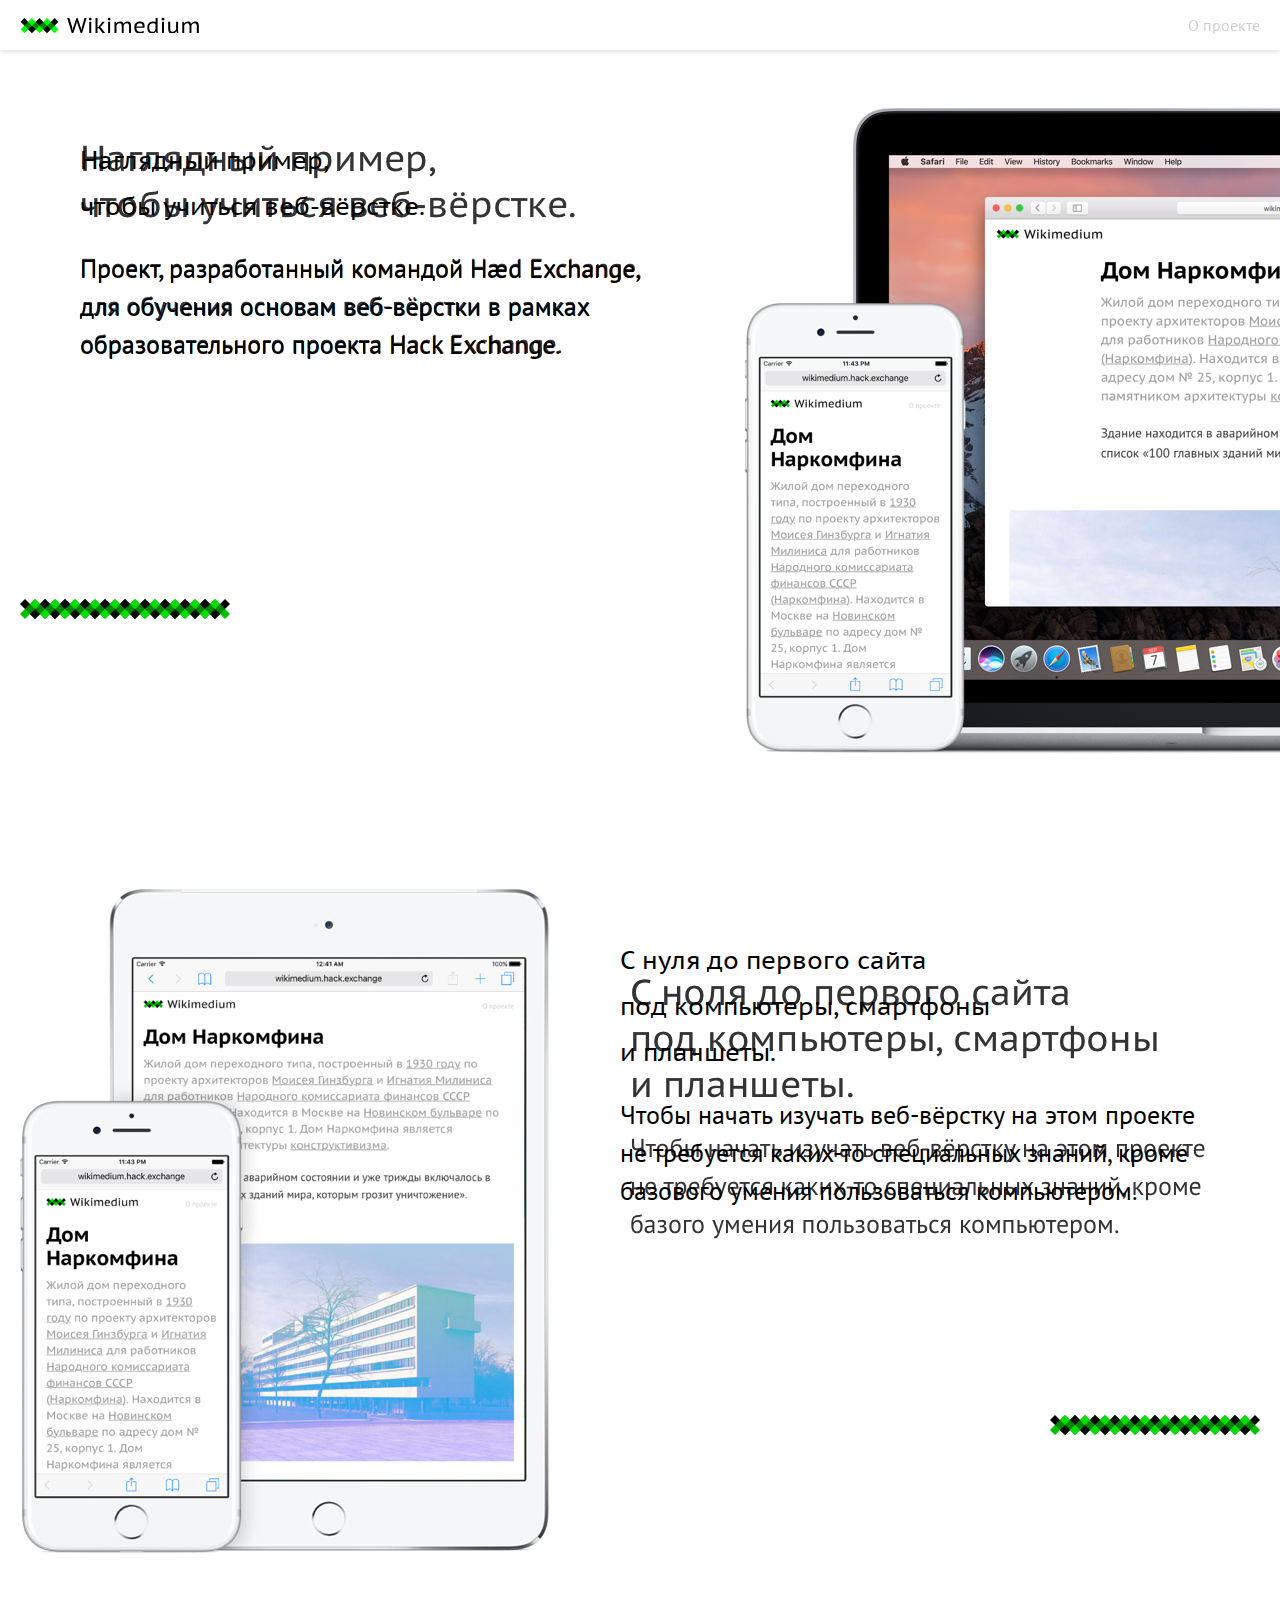
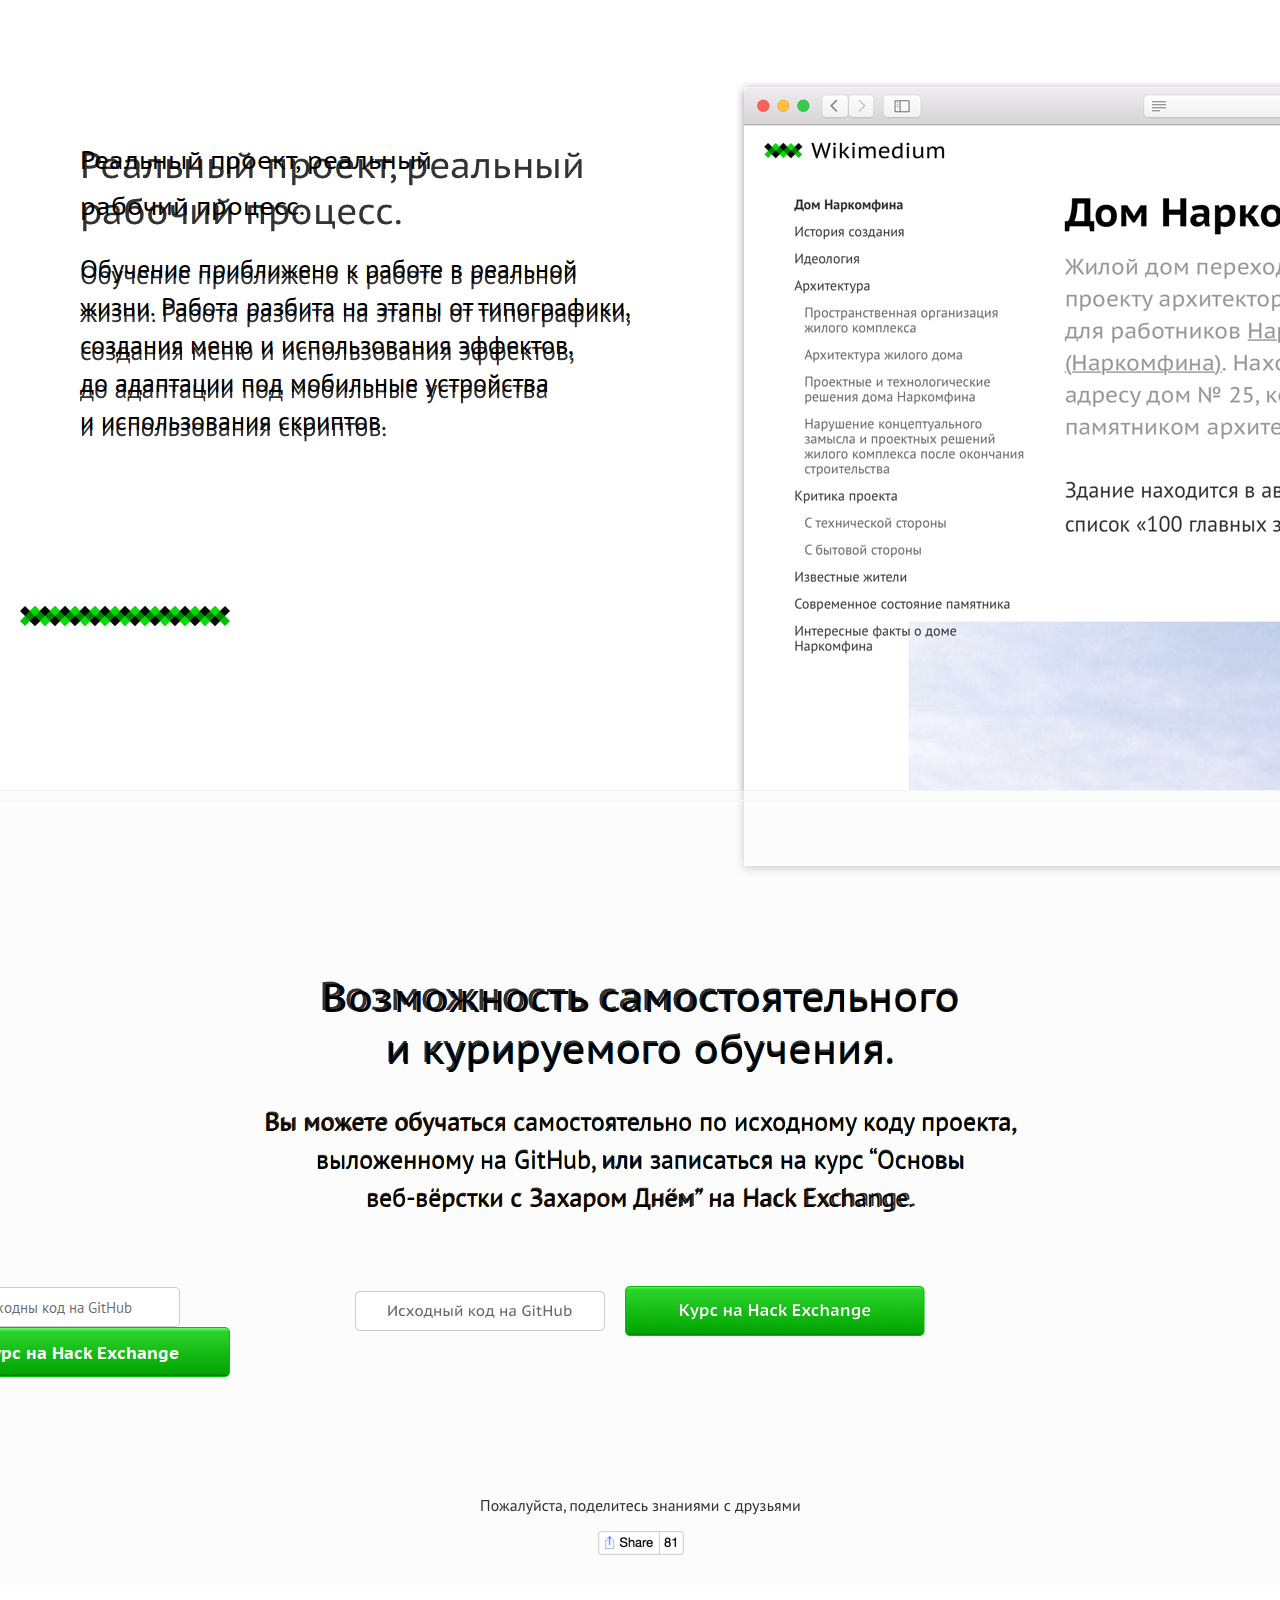
==== index.html @ ca040248 "завершен проект" ====
<!DOCTYPE html>
<html>
  <head>
    <meta charset="utf-8">
    <title></title>
    <link rel="stylesheet" href="stylesheets/style.css">
  </head>
  <body class="landing bg">

    <nav class="menubar">
      <a href="" class="logo"></a>
      <a href="" class="about">О проекте</a>
    </nav>

    <section class="landingWrapper">
      <section class="mainSection left">
        <section>
          <h2>
            Наглядный пример,<br>
            чтобы учиться веб-вёрстке.
          </h2>

          <p>
            Проект, разработанный командой Hæd Exchange,<br>
            для обучения основам веб-вёрстки в рамках<br>
            образовательного проекта Hack Exchange.
          </p>

          <figure class="pattern"></figure>
        </section>

        <figure class="mockup" id="mockup1"></figure>
      </section>

      <section class="mainSection right">
        <section>
          <h2>
            С нуля до первого сайта<br>
            под компьютеры, смартфоны<br>
            и планшеты.
          </h2>

          <p>
            Чтобы начать изучать веб-вёрстку на этом проекте<br>
            не требуется каких-то специальных знаний, кроме<br>
            базового умения пользоваться компьютером.
          </p>

          <figure class="pattern"></figure>
        </section>

        <figure class="mockup" id="mockup2"></figure>
      </section>

      <section class="mainSection left">
        <section>
          <h2>
            Реальный проект, реальный<br>
            рабочий процесс.
          </h2>

          <p>
            Обучение приближено к работе в реальной<br>
            жизни. Работа разбита на этапы от типографики,<br>
            создания меню и использования эффектов,<br>
            до адаптации под мобильные устройства <br>
            и использования скриптов.
          </p>

          <figure class="pattern"></figure>
        </section>

        <figure class="mockup" id="mockup3"></figure>
      </section>

      <section class="mainSection center">
        <section>
          <h2>
            Возможность самостоятельного<br>
            и курируемого обучения.
          </h2>

          <p>
            Вы можете обучаться самостоятельно по исходному <br class="compact">
            коду проекта,<br class="full">
            выложенному на GitHub, или записаться <br class="compact">
            на курс “Основы<br class="full">
            веб-вёрстки с Захаром Днём”<br class="compact">
            на Hack Exchange.
          </p>

          <nav>
            <a class="btn white small" href="">Исходны код на GitHub</a>
            <a class="btn green large" href="">Курс на Hack Exchange</a>
          </nav>
        </section>
      </section>
    </section>

  </body>
</html>
---- stylesheets/style.css ----
@import "reset.css";
@import "content.css";
@import url('https://fonts.googleapis.com/css?family=PT+Sans+Caption:400,700|PT+Sans:400,400i,700,700i&amp;subset=cyrillic');
@import "social-likes_birman.css";

@import "layout.css";
@import "sidebar.css";
@import "menubar.css";
@import "posts.css";
@import "landing.css";
@import "ui.css";
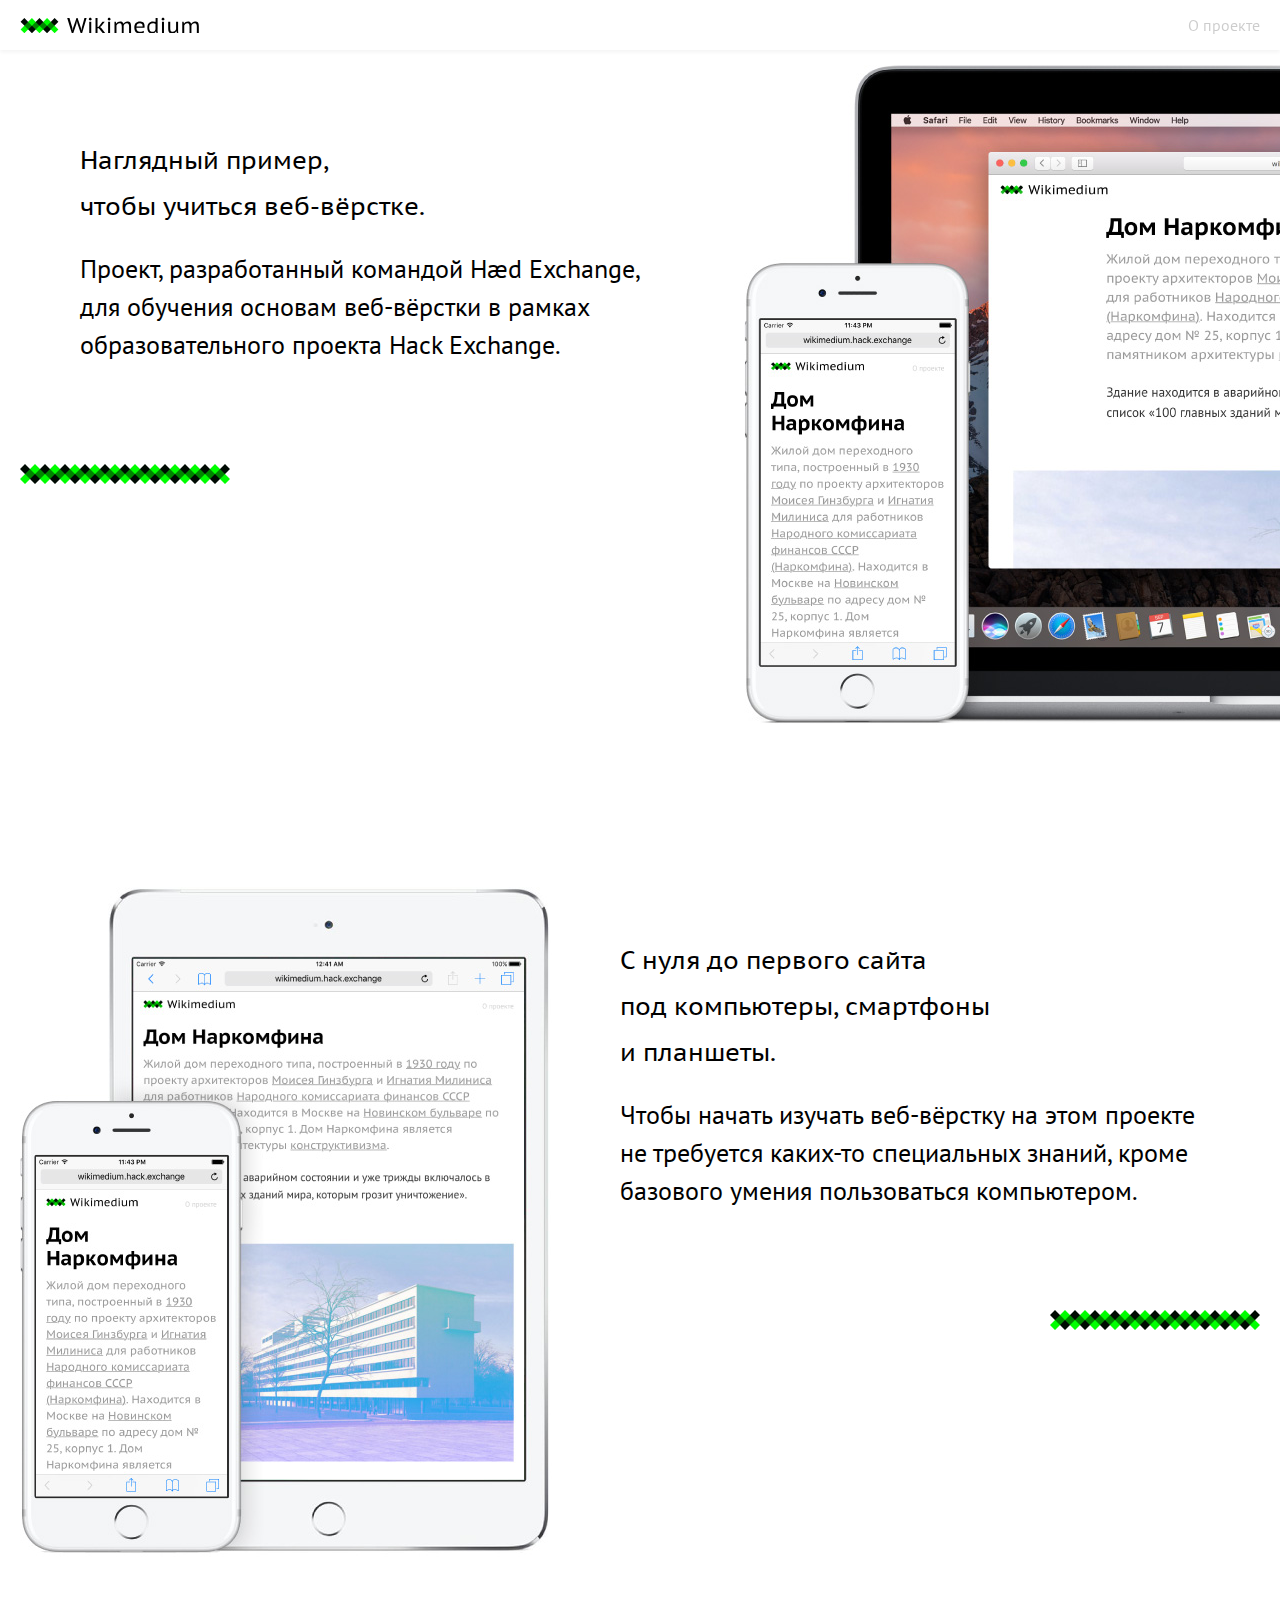
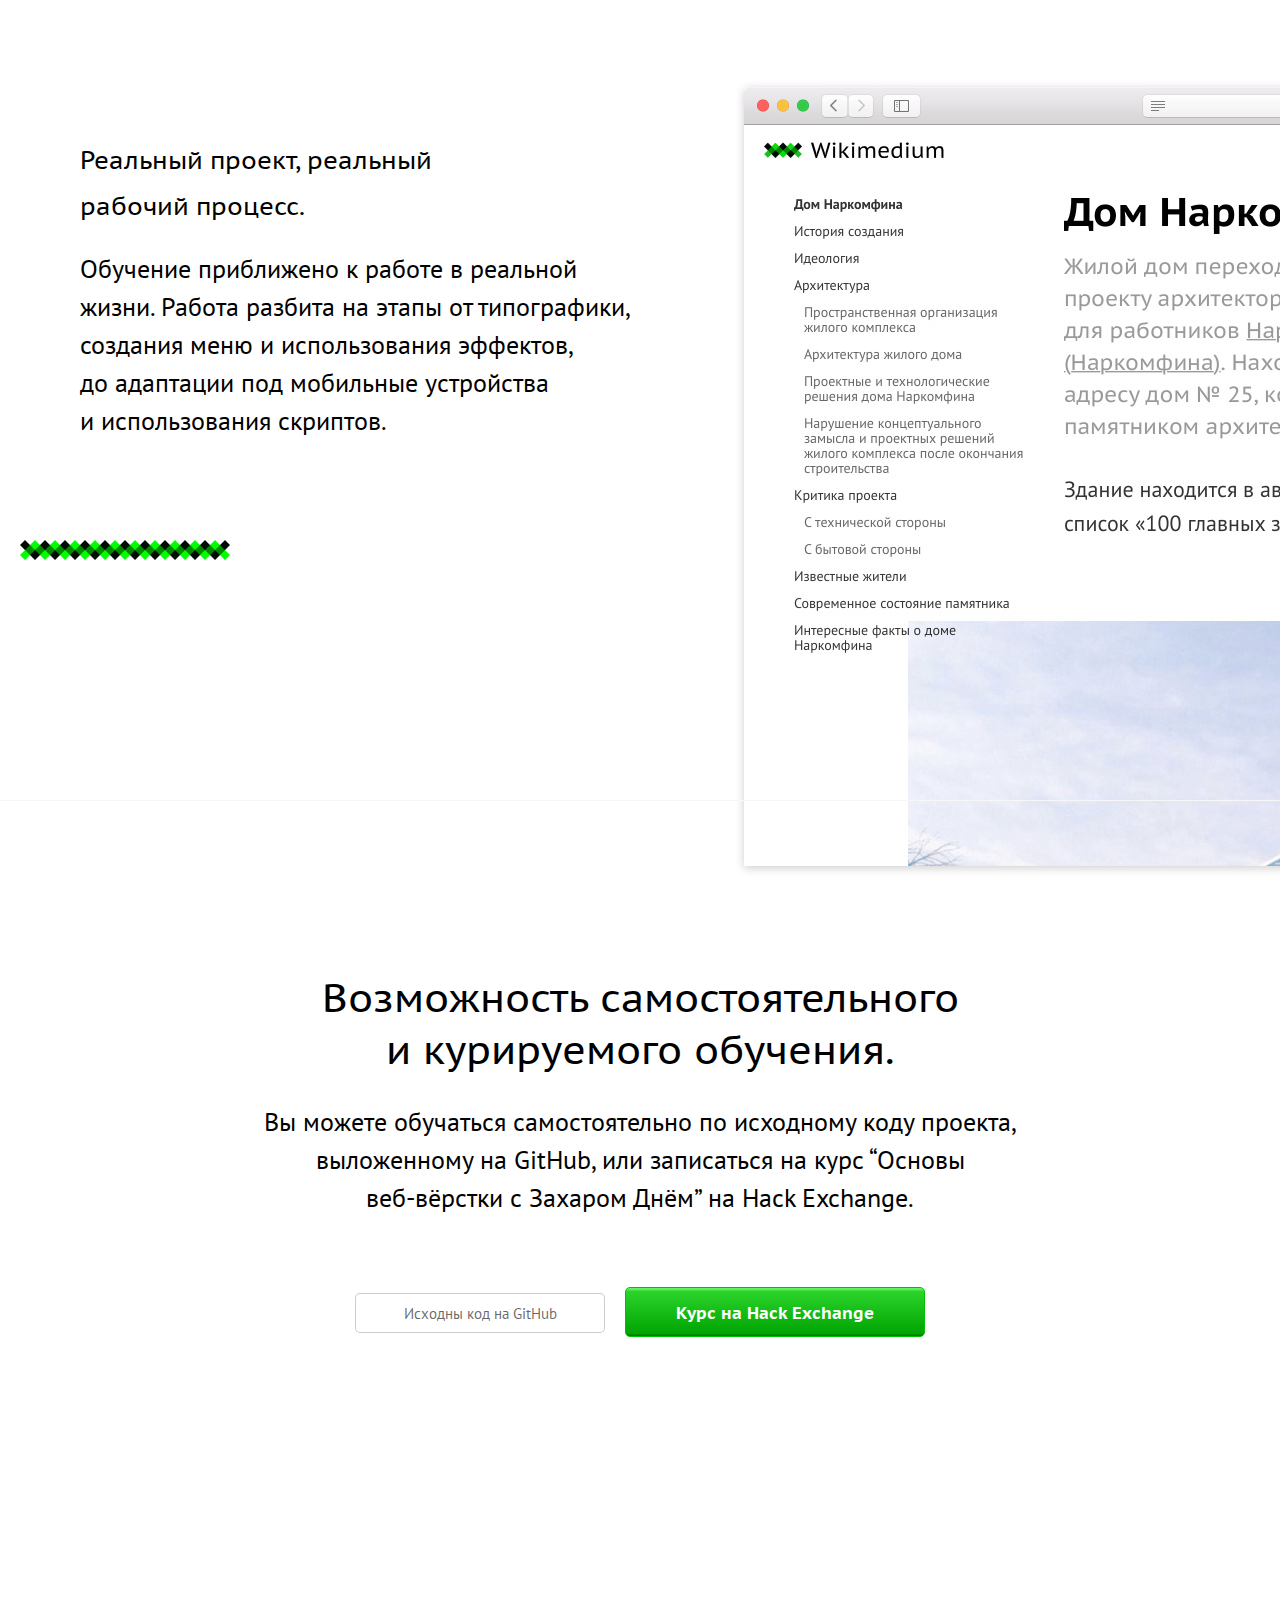
==== commit 778e5489: "Добавить префексы в css" ====
--- a/index.html
+++ b/index.html
@@ -5,7 +5,7 @@
     <title></title>
     <link rel="stylesheet" href="stylesheets/style.css">
   </head>
-  <body class="landing bg">
+  <body class="landing">
 
     <nav class="menubar">
       <a href="" class="logo"></a>
